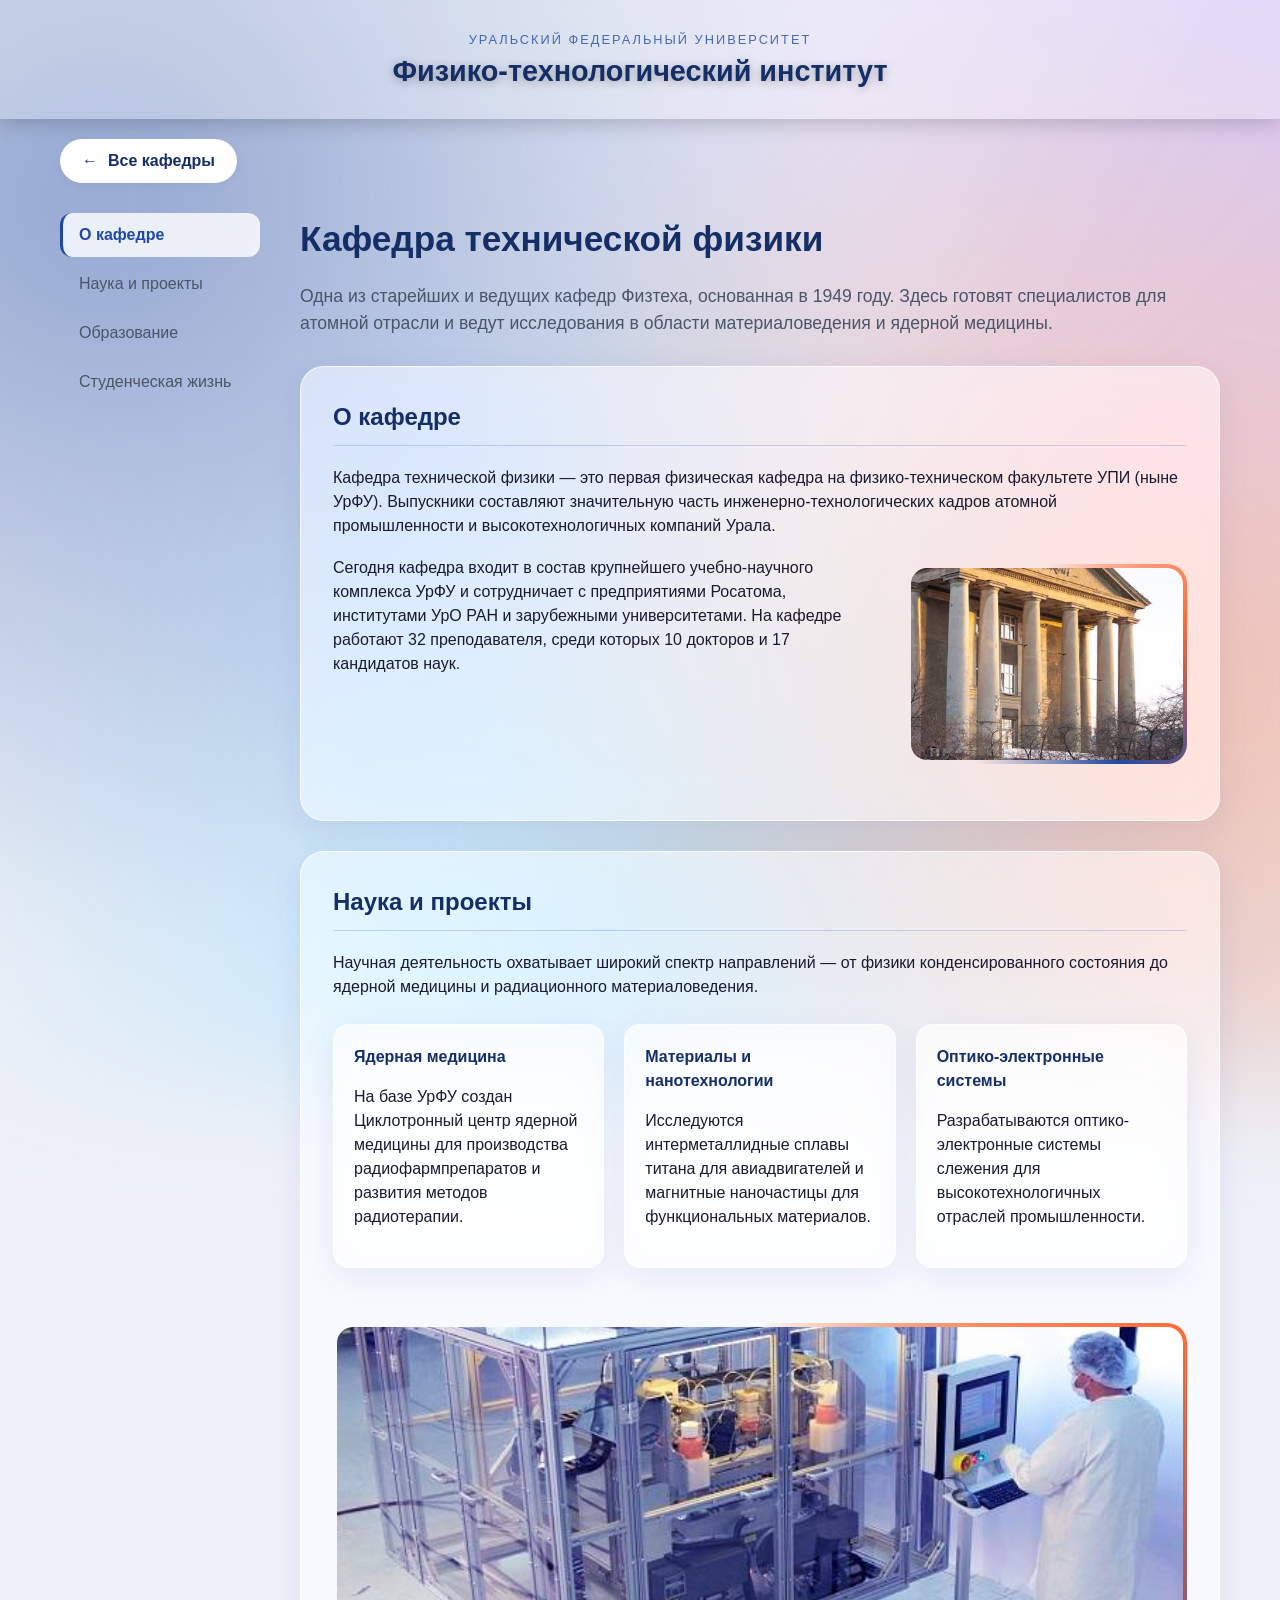
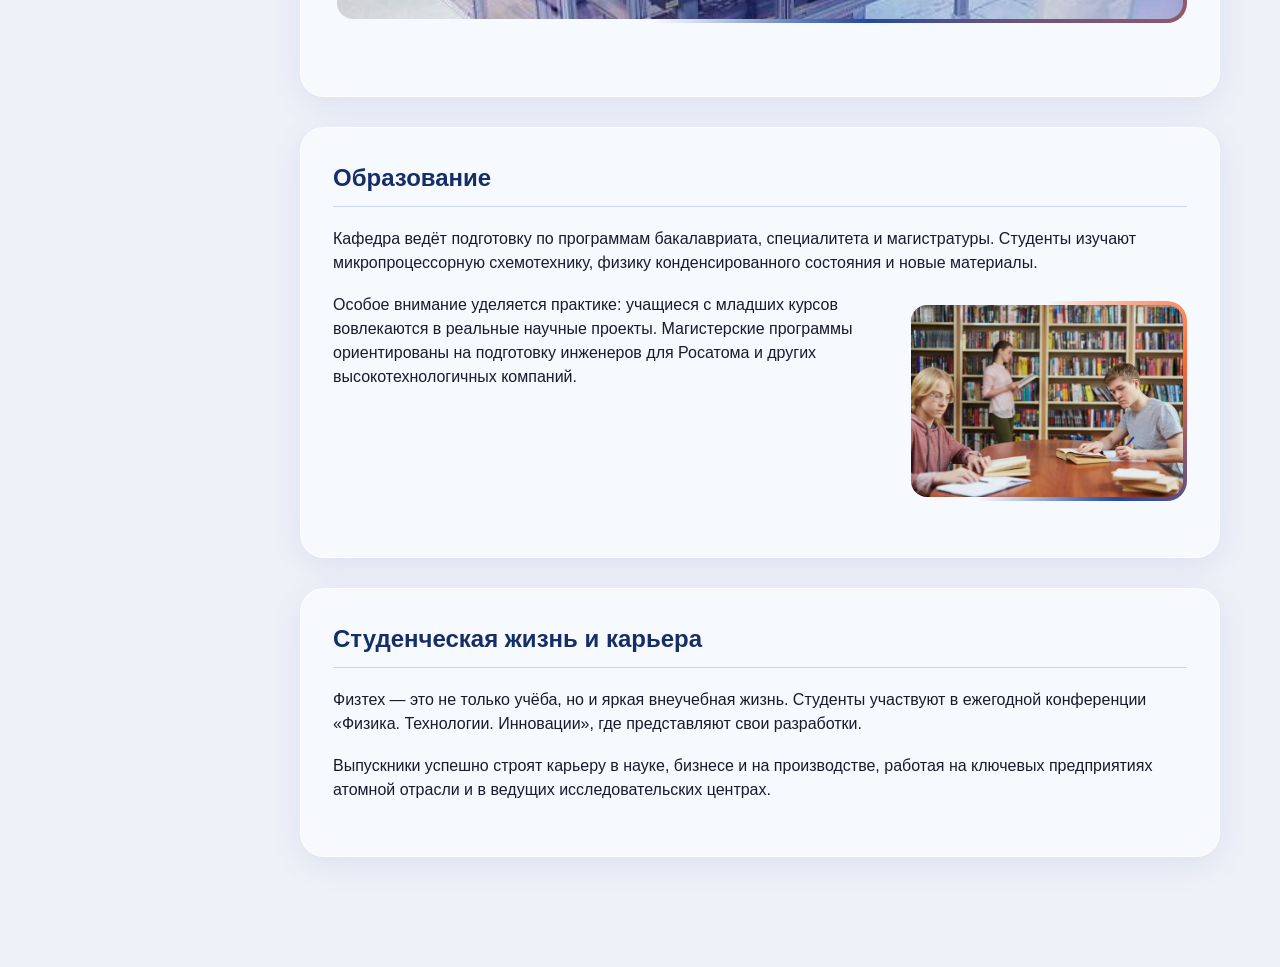
==== department.html @ a84ff54c "Add files via upload" ====
<!DOCTYPE html>
<html lang="ru">
<head>
    <meta charset="UTF-8">
    <meta name="viewport" content="width=device-width, initial-scale=1.0">
    <title>Кафедра технической физики — Физтех УрФУ</title>
    <link rel="stylesheet" href="style.css">
    <link rel="stylesheet" href="department.css">
</head>
<body class="dept-page-body">

    <!-- Анимированный фон (Aurora) -->
    <div class="aurora-bg" aria-hidden="true"></div>

    <header class="site-header site-header--compact">
        <div class="header-content">
            <p class="header-subtitle">Уральский федеральный университет</p>
            <h1>Физико-технологический институт</h1>
        </div>
    </header>

    <div class="top-nav-wrap">
        <a href="index.html" class="back-button">
            <span class="back-arrow">←</span> 
            <span>Все кафедры</span>
        </a>
    </div>

    <main class="dept-layout">
        <aside class="dept-sidebar">
            <nav class="sidebar-nav">
                <a href="#about" class="sidebar-link active">О кафедре</a>
                <a href="#science" class="sidebar-link">Наука и проекты</a>
                <a href="#education" class="sidebar-link">Образование</a>
                <a href="#career" class="sidebar-link">Студенческая жизнь</a>
            </nav>
        </aside>

        <article class="dept-main-content">
            
            <div class="dept-title-block reveal">
                <h2>Кафедра технической физики</h2>
                <p class="dept-subtitle">Одна из старейших и ведущих кафедр Физтеха, основанная в 1949 году. Здесь готовят специалистов для атомной отрасли и ведут исследования в области материаловедения и ядерной медицины.</p>
            </div>

            <!-- Секция 1: О кафедре (стеклянная карточка) -->
            <section id="about" class="content-section glass-card reveal">
                <h3>О кафедре</h3>
                <p>Кафедра технической физики — это первая физическая кафедра на физико-техническом факультете УПИ (ныне УрФУ). Выпускники составляют значительную часть инженерно-технологических кадров атомной промышленности и высокотехнологичных компаний Урала.</p>
                
                <!-- Фото с анимированной обводкой -->
                <div class="image-frame text-wrap-image">
                    <img src="images/building.jpg" alt="Здание Физтеха УрФУ" class="dept-image">
                </div>
                
                <p>Сегодня кафедра входит в состав крупнейшего учебно-научного комплекса УрФУ и сотрудничает с предприятиями Росатома, институтами УрО РАН и зарубежными университетами. На кафедре работают 32 преподавателя, среди которых 10 докторов и 17 кандидатов наук.</p>
            </section>

            <!-- Секция 2: Наука и проекты -->
            <section id="science" class="content-section glass-card reveal">
                <h3>Наука и проекты</h3>
                <p>Научная деятельность охватывает широкий спектр направлений — от физики конденсированного состояния до ядерной медицины и радиационного материаловедения.</p>
                
                <div class="science-grid">
                    <div class="science-card glass-card">
                        <h4>Ядерная медицина</h4>
                        <p>На базе УрФУ создан Циклотронный центр ядерной медицины для производства радиофармпрепаратов и развития методов радиотерапии.</p>
                    </div>
                    <div class="science-card glass-card">
                        <h4>Материалы и нанотехнологии</h4>
                        <p>Исследуются интерметаллидные сплавы титана для авиадвигателей и магнитные наночастицы для функциональных материалов.</p>
                    </div>
                    <div class="science-card glass-card">
                        <h4>Оптико-электронные системы</h4>
                        <p>Разрабатываются оптико-электронные системы слежения для высокотехнологичных отраслей промышленности.</p>
                    </div>
                </div>

                <div class="image-frame full-width-image">
                    <img src="images/lab.jpg" alt="Лабораторное оборудование кафедры" class="dept-image">
                </div>
            </section>

            <!-- Секция 3: Образование -->
            <section id="education" class="content-section glass-card reveal">
                <h3>Образование</h3>
                <p>Кафедра ведёт подготовку по программам бакалавриата, специалитета и магистратуры. Студенты изучают микропроцессорную схемотехнику, физику конденсированного состояния и новые материалы.</p>
                
                <div class="image-frame text-wrap-image">
                    <img src="images/students.jpg" alt="Студенты кафедры в лаборатории" class="dept-image">
                </div>
                
                <p>Особое внимание уделяется практике: учащиеся с младших курсов вовлекаются в реальные научные проекты. Магистерские программы ориентированы на подготовку инженеров для Росатома и других высокотехнологичных компаний.</p>
            </section>

            <!-- Секция 4: Студенческая жизнь и карьера -->
            <section id="career" class="content-section glass-card reveal">
                <h3>Студенческая жизнь и карьера</h3>
                <p>Физтех — это не только учёба, но и яркая внеучебная жизнь. Студенты участвуют в ежегодной конференции «Физика. Технологии. Инновации», где представляют свои разработки.</p>
                <p>Выпускники успешно строят карьеру в науке, бизнесе и на производстве, работая на ключевых предприятиях атомной отрасли и в ведущих исследовательских центрах.</p>
            </section>

        </article>
    </main>

    <script src="department.js"></script>
</body>
</html>
---- style.css ----
/* Базовые настройки */
:root {
    --urfu-blue: #2149A1;
    --urfu-dark-blue: #152e66;
    --urfu-light-blue: #e8edf7;
    --urfu-accent: #ff6b35; /* Тёплый акцент для деталей */
    --text-dark: #1a1a2e;
    --text-muted: #555;
    --card-bg: #ffffff;
    --shadow: 0 4px 15px rgba(0, 0, 0, 0.08);
}

* {
    box-sizing: border-box;
}

body {
    font-family: 'Segoe UI', Tahoma, Geneva, Verdana, sans-serif;
    background-color: #f0f2f8;
    color: var(--text-dark);
    margin: 0;
    padding: 0;
    line-height: 1.5;
}

/* ===== ШАПКА С ДИЗАЙНОМ ===== */
.site-header {
    position: relative;
    background: linear-gradient(135deg, var(--urfu-dark-blue) 0%, var(--urfu-blue) 70%, #2a5bc4 100%);
    color: white;
    padding: 50px 20px 45px;
    overflow: hidden; /* Скрываем всё, что выходит за границы */
    text-align: center;
    box-shadow: 0 4px 20px rgba(0, 0, 0, 0.2);
}

/* Контейнер для орбит */
.header-orbits {
    position: absolute;
    top: 50%;
    left: 50%;
    transform: translate(-50%, -50%);
    width: 500px;
    height: 500px;
    pointer-events: none; /* Не мешает кликам */
    opacity: 0.25;
}

/* Сами орбиты (эллипсы) */
.orbit {
    position: absolute;
    top: 50%;
    left: 50%;
    border: 2px solid rgba(255, 255, 255, 0.6);
    border-radius: 50%;
    transform: translate(-50%, -50%);
}

.orbit-1 {
    width: 300px;
    height: 120px;
    transform: translate(-50%, -50%) rotate(0deg);
    animation: spin 20s linear infinite;
}

.orbit-2 {
    width: 300px;
    height: 120px;
    transform: translate(-50%, -50%) rotate(60deg);
    animation: spin 25s linear infinite reverse;
}

.orbit-3 {
    width: 300px;
    height: 120px;
    transform: translate(-50%, -50%) rotate(120deg);
    animation: spin 30s linear infinite;
}

/* Ядро атома по центру */
.nucleus {
    position: absolute;
    top: 50%;
    left: 50%;
    width: 14px;
    height: 14px;
    background-color: var(--urfu-accent);
    border-radius: 50%;
    transform: translate(-50%, -50%);
    box-shadow: 0 0 15px 4px rgba(255, 107, 53, 0.6);
}

@keyframes spin {
    from { transform: translate(-50%, -50%) rotate(0deg); }
    to { transform: translate(-50%, -50%) rotate(360deg); }
}

/* Контент шапки поверх орбит */
.header-content {
    position: relative;
    z-index: 2;
}

.header-subtitle {
    text-transform: uppercase;
    letter-spacing: 3px;
    font-size: 0.85rem;
    opacity: 0.8;
    margin: 0 0 10px 0;
}

.site-header h1 {
    margin: 0;
    font-size: 2.4rem;
    font-weight: 700;
    line-height: 1.2;
    text-shadow: 0 2px 10px rgba(0, 0, 0, 0.3);
}

.header-description {
    margin: 15px 0 0 0;
    font-size: 1.1rem;
    opacity: 0.9;
}

/* ===== СПИСОК КАФЕДР ===== */
.department-list {
    display: flex;
    flex-direction: column;
    gap: 16px;
    max-width: 860px;
    margin: 40px auto 60px;
    padding: 0 20px;
}

/* Карточка кафедры (теперь это ссылка <a>) */
.department-card {
    display: block;
    text-decoration: none;
    color: inherit;
    background-color: var(--card-bg);
    padding: 22px 26px;
    border-radius: 12px;
    box-shadow: var(--shadow);
    border-left: 5px solid var(--urfu-blue);
    transition: transform 0.2s ease, box-shadow 0.2s ease, border-color 0.2s ease;
}

.department-card:hover {
    transform: translateY(-4px);
    box-shadow: 0 10px 25px rgba(0, 0, 0, 0.12);
    border-left-color: var(--urfu-accent);
}

.card-header {
    display: flex;
    justify-content: space-between;
    align-items: flex-start;
    gap: 15px;
    flex-wrap: wrap;
    margin-bottom: 8px;
}

.department-card h2 {
    margin: 0;
    font-size: 1.25rem;
    color: var(--urfu-dark-blue);
    line-height: 1.3;
}

.head {
    margin: 0 0 10px 0;
    font-size: 0.95rem;
    color: var(--text-muted);
}

/* Текст-заглушка */
.placeholder-text {
    margin: 0;
    font-size: 0.9rem;
    color: #999;
    font-style: italic;
}

/* Активная кафедра (Техническая физика) */
.active-department {
    border-left-color: var(--urfu-accent);
    background: linear-gradient(to right, #fffdfa, #ffffff);
}

.badge {
    background-color: var(--urfu-accent);
    color: white;
    font-size: 0.7rem;
    font-weight: 600;
    padding: 4px 10px;
    border-radius: 20px;
    text-transform: uppercase;
    letter-spacing: 0.5px;
    white-space: nowrap;
}

.hint {
    margin: 5px 0 0 0;
    font-size: 0.85rem;
    color: var(--urfu-blue);
    font-weight: 500;
}

/* Адаптивность для мобильных */
@media (max-width: 600px) {
    .site-header h1 {
        font-size: 1.6rem;
    }
    .header-orbits {
        width: 350px;
        height: 350px;
    }
    .orbit {
        width: 220px;
        height: 90px;
    }
    .department-card {
        padding: 18px;
    }
    .card-header {
        flex-direction: column;
        gap: 8px;
    }
}

/* ===== Стили для главной страницы ===== */

.main-header {
    padding: 40px 20px;
    text-align: center;
}

.urfu-logo {
    max-height: 70px;
    width: auto;
    margin-bottom: 15px;
    display: inline-block;
    /* Если логотип тёмный на прозрачном фоне — можно добавить лёгкую тень */
    filter: drop-shadow(0 2px 6px rgba(0,0,0,0.1));
}

.main-page-content {
    max-width: 1100px;
    margin: 0 auto 80px;
    padding: 0 20px;
    position: relative;
    z-index: 1;
}

.intro-section {
    padding: 35px 40px;
    margin-bottom: 40px;
    /* Наследует glass-card */
}

.intro-section h2 {
    margin-top: 0;
    color: var(--urfu-dark-blue);
    font-size: 1.8rem;
}

.intro-section p {
    font-size: 1.05rem;
    line-height: 1.7;
    color: var(--text-dark);
    margin-bottom: 15px;
}

.departments-grid-section h2 {
    color: var(--urfu-dark-blue);
    font-size: 1.8rem;
    margin-bottom: 25px;
    padding-left: 5px;
}

.departments-grid {
    display: grid;
    grid-template-columns: repeat(auto-fill, minmax(300px, 1fr));
    gap: 20px;
}

/* Карточка-ссылка на главной (отличается от старой .department-card) */
.departments-grid .department-card {
    display: flex;
    flex-direction: column;
    padding: 24px;
    background: var(--glass-bg);
    backdrop-filter: var(--glass-blur);
    -webkit-backdrop-filter: var(--glass-blur);
    border: 1px solid var(--glass-border);
    border-radius: 20px;
    text-decoration: none;
    color: inherit;
    transition: transform 0.25s ease, box-shadow 0.25s ease, border-color 0.25s ease;
    position: relative;
    overflow: hidden;
}

.departments-grid .department-card:hover {
    transform: translateY(-5px);
    box-shadow: 0 12px 30px rgba(31, 38, 135, 0.15);
    border-color: rgba(33, 73, 161, 0.3);
}

.departments-grid .department-card h3 {
    margin: 0 0 8px 0;
    font-size: 1.15rem;
    color: var(--urfu-dark-blue);
    line-height: 1.3;
}

.departments-grid .department-card .head {
    margin: 0 0 12px 0;
    font-size: 0.9rem;
    color: var(--text-muted);
}

.departments-grid .department-card .badge {
    margin-top: auto;
    align-self: flex-start;
}

/* Активная карточка (Техническая физика) */
.departments-grid .department-card.active-department {
    border-left: 4px solid var(--urfu-accent);
    background: linear-gradient(135deg, rgba(255,255,255,0.6), rgba(255,250,245,0.5));
}

/* Адаптивность для мобильных */
@media (max-width: 600px) {
    .intro-section {
        padding: 25px 20px;
    }
    .departments-grid {
        grid-template-columns: 1fr;
    }
    .main-header h1 {
        font-size: 1.5rem;
    }
}
---- department.css ----
/* ===== Переменные и базовые настройки ===== */
:root {
    --urfu-blue: #2149A1;
    --urfu-dark-blue: #152e66;
    --urfu-accent: #ff6b35;
    --text-dark: #1a1a2e;
    --text-muted: #4a5568;
    --glass-bg: rgba(255, 255, 255, 0.55);
    --glass-border: rgba(255, 255, 255, 0.7);
    --glass-blur: blur(20px) saturate(160%);
}

* { box-sizing: border-box; }

/* Убираем непрозрачный фон у body — он нужен только как fallback */
.dept-page-body {
    background: #eef1f8;
    position: relative;
}

/* Aurora-фон как псевдоэлемент body — он точно окажется НАД background-color */
.dept-page-body::before {
    content: "";
    position: fixed;
    inset: -20%;
    z-index: 0;                  /* выше фона body, но ниже контента */
    background:
        radial-gradient(circle at 20% 30%, rgba(33, 73, 161, 0.45) 0%, transparent 45%),
        radial-gradient(circle at 80% 70%, rgba(255, 107, 53, 0.35) 0%, transparent 45%),
        radial-gradient(circle at 50% 90%, rgba(80, 200, 255, 0.35) 0%, transparent 50%),
        radial-gradient(circle at 90% 10%, rgba(150, 100, 255, 0.3) 0%, transparent 40%);
    animation: aurora-drift 18s ease-in-out infinite alternate;
    filter: blur(60px);
    pointer-events: none;
}

/* Весь контент должен быть выше aurora */
.dept-page-body > header,
.dept-page-body > .top-nav-wrap,
.dept-page-body > .dept-layout {
    position: relative;
    z-index: 1;
}

/* А сам div .aurora-bg из HTML больше не нужен — можно оставить, он не помешает,
   но лучше скрыть, чтобы не тратить ресурсы: */
.aurora-bg { display: none; }

@keyframes aurora-drift {
    0% { transform: scale(1) translate(0, 0); }
    50% { transform: scale(1.1) translate(-2%, 2%); }
    100% { transform: scale(1) translate(2%, -1%); }
}

/* ===== 2. Стеклянные карточки (Glassmorphism) ===== */
.glass-card {
    background: var(--glass-bg);
    backdrop-filter: var(--glass-blur);
    -webkit-backdrop-filter: var(--glass-blur);
    border: 1px solid var(--glass-border);
    border-radius: 24px;
    box-shadow: 0 8px 32px rgba(31, 38, 135, 0.08);
}

/* ===== 3. Анимированная обводка для фото ===== */
@property --border-angle {
    syntax: '<angle>';
    initial-value: 0deg;
    inherits: false;
}

.image-frame {
    position: relative;
    display: inline-block;
    border-radius: 20px;
    padding: 4px; /* толщина обводки */
    background: conic-gradient(
        from var(--border-angle),
        transparent 0%,
        var(--urfu-accent) 20%,
        var(--urfu-blue) 40%,
        transparent 60%
    );
    animation: rotate-border 4s linear infinite;
}

@keyframes rotate-border {
    to { --border-angle: 360deg; }
}

.image-frame .dept-image {
    display: block;
    width: 100%;
    height: 100%;
    object-fit: cover;
    border-radius: 16px; /* внутреннее скругление */
    background: #fff;
}

.text-wrap-image {
    float: right;
    width: 280px;
    height: 200px;
    margin: 8px 0 20px 30px; /* было 0 0 20px 30px */
}
.full-width-image {
    width: 100%;
    height: 300px;
    margin: 30px 0;
}

/* ===== 4. Анимация появления текста по словам ===== */
.word {
    display: inline-block;
    opacity: 0;
    transform: translateY(20px);
    transition: opacity 0.5s ease, transform 0.5s ease;
}

.reveal.visible .word {
    opacity: 1;
    transform: translateY(0);
}

/* Задержка для каскадного эффекта (задается через JS) */
.word:nth-child(1) { transition-delay: 0s; }
.word:nth-child(2) { transition-delay: 0.05s; }
/* ... остальные задержки генерируются в JS */

/* ===== Остальные стили (шапка, сайдбар, сетка) ===== */
.site-header--compact { padding: 30px 20px; text-align: center; background: rgba(255,255,255,0.3); backdrop-filter: blur(10px); }
.site-header--compact h1 { font-size: 1.8rem; margin: 0; color: var(--urfu-dark-blue); }
.header-subtitle { text-transform: uppercase; letter-spacing: 2px; font-size: 0.8rem; color: var(--urfu-blue); margin-bottom: 5px; }

.top-nav-wrap { max-width: 1200px; margin: 20px auto 0; padding: 0 20px; }
.back-button { display: inline-flex; align-items: center; gap: 10px; padding: 10px 22px; background: white; color: var(--urfu-dark-blue); text-decoration: none; font-weight: 600; border-radius: 50px; box-shadow: 0 2px 10px rgba(0,0,0,0.05); transition: all 0.25s; }
.back-button:hover { background: var(--urfu-blue); color: white; transform: translateX(-4px); }

.dept-layout { display: flex; max-width: 1200px; margin: 30px auto 80px; padding: 0 20px; gap: 40px; align-items: flex-start; }
.dept-sidebar { flex: 0 0 200px; position: sticky; top: 30px; }
.sidebar-nav { display: flex; flex-direction: column; gap: 5px; }
.sidebar-link { padding: 10px 16px; color: var(--text-muted); text-decoration: none; border-radius: 12px; border-left: 3px solid transparent; transition: all 0.2s; }
.sidebar-link:hover { background: rgba(255,255,255,0.5); }
.sidebar-link.active { background: rgba(255,255,255,0.8); color: var(--urfu-blue); border-left-color: var(--urfu-blue); font-weight: 600; }

.dept-main-content { flex: 1; min-width: 0; }
.dept-title-block h2 { font-size: 2.2rem; color: var(--urfu-dark-blue); margin: 0 0 10px; }
.dept-subtitle { font-size: 1.1rem; color: var(--text-muted); margin-bottom: 30px; }

.content-section {
    padding: 32px 32px 36px;   /* чуть больше воздуха, особенно снизу */
    margin-bottom: 30px;
    scroll-margin-top: 30px;
    overflow: hidden;          /* ← ключевая строка: секция теперь оборачивает float */
}
.content-section h3 { font-size: 1.5rem; color: var(--urfu-dark-blue); margin: 0 0 20px; padding-bottom: 10px; border-bottom: 1px solid rgba(33,73,161,0.2); }
.content-section p { margin-bottom: 18px; }

.science-grid { display: grid; grid-template-columns: repeat(auto-fit, minmax(220px, 1fr)); gap: 20px; margin: 25px 0; }
.science-card { padding: 20px; border-radius: 16px; }
.science-card h4 { margin: 0 0 10px; color: var(--urfu-dark-blue); }

/* Адаптивность */
@media (max-width: 900px) {
    .dept-layout { flex-direction: column; }
    .dept-sidebar { position: static; width: 100%; }
    .sidebar-nav { flex-direction: row; flex-wrap: wrap; }
    .text-wrap-image { float: none; width: 100%; margin: 0 0 20px 0; }
}
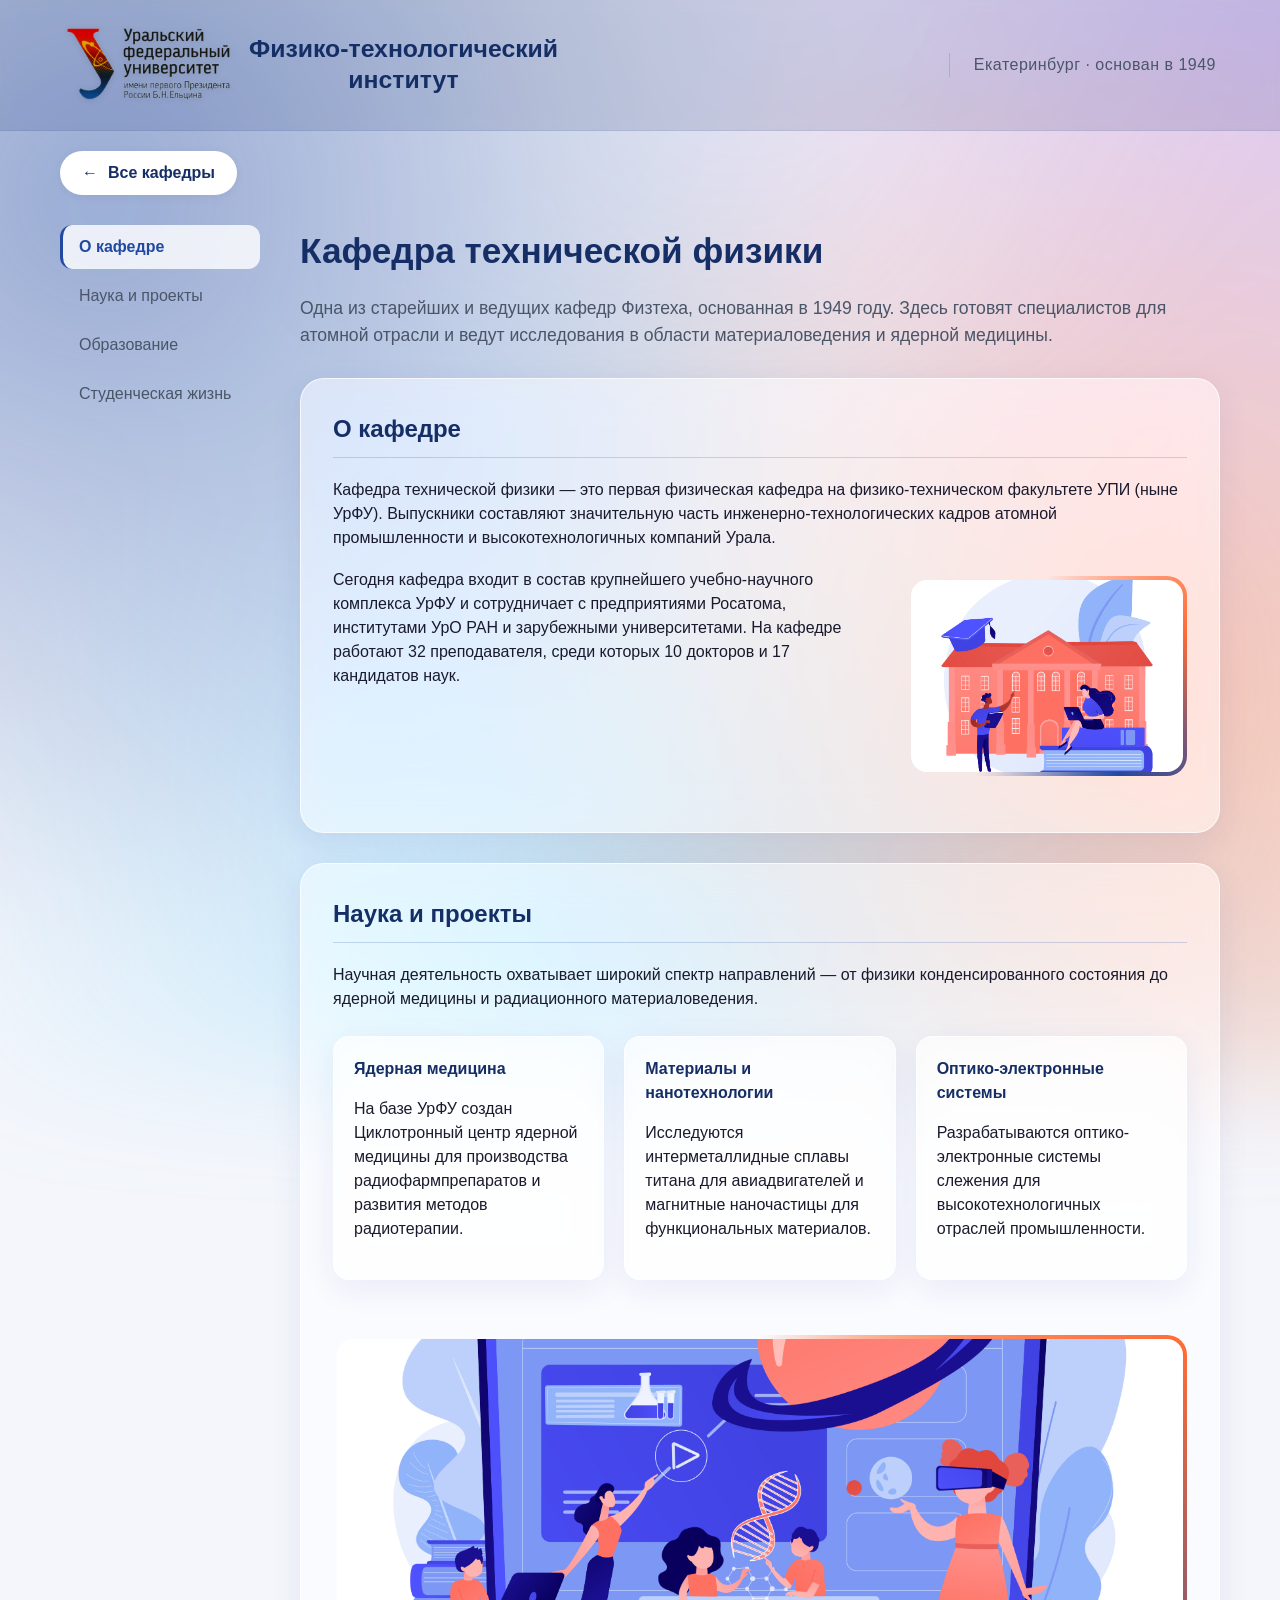
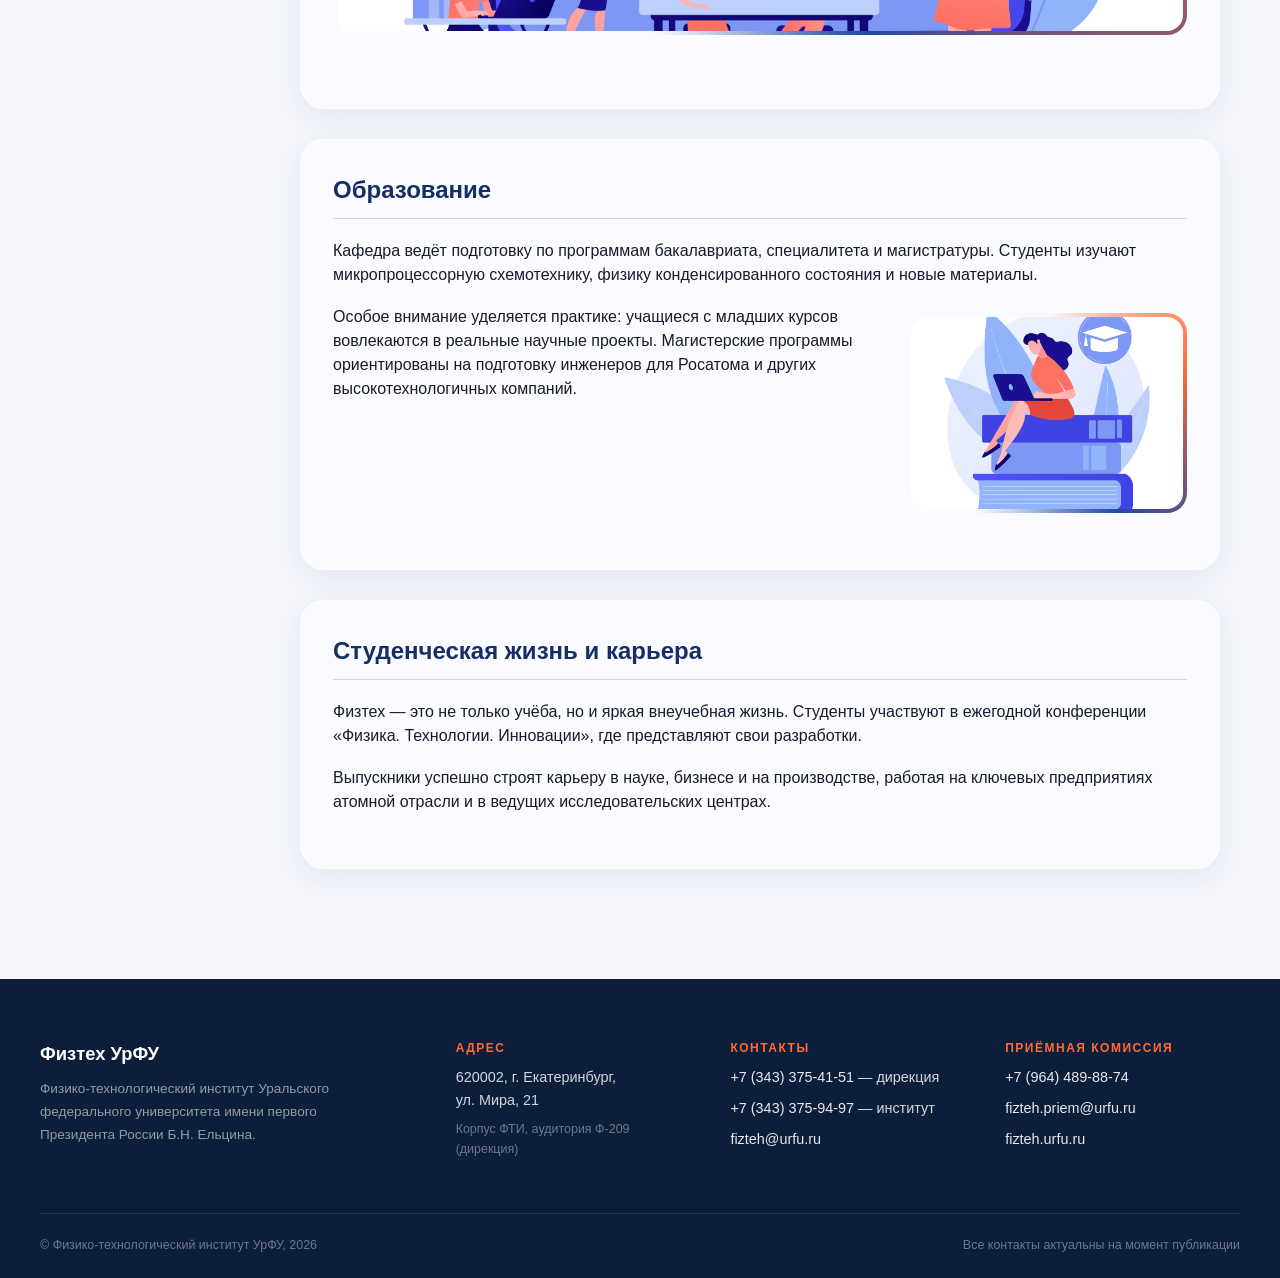
==== commit 6d4d771d: "Add files via upload" ====
--- a/department.html
+++ b/department.html
@@ -12,10 +12,16 @@
     <!-- Анимированный фон (Aurora) -->
     <div class="aurora-bg" aria-hidden="true"></div>
 
-    <header class="site-header site-header--compact">
-        <div class="header-content">
-            <p class="header-subtitle">Уральский федеральный университет</p>
-            <h1>Физико-технологический институт</h1>
+    <header class="main-header">
+        <div class="header-inner">
+            <a href="index.html" class="header-brand">
+                <img src="images/logo.png" alt="Логотип УрФУ" class="urfu-logo">
+                <div class="brand-text">
+                    <span class="brand-institute">Физико-технологический</span>
+                    <span class="brand-institute">институт</span>
+                </div>
+            </a>
+            <div class="header-meta">Екатеринбург · основан в 1949</div>
         </div>
     </header>
 
@@ -102,6 +108,36 @@
 
         </article>
     </main>
+    <!-- ПОДВАЛ С КОНТАКТАМИ -->
+    <footer class="site-footer">
+        <div class="footer-inner">
+            <div class="footer-col footer-col--brand">
+                <p class="footer-title">Физтех УрФУ</p>
+                <p class="footer-desc">Физико-технологический институт Уральского федерального университета имени первого Президента России Б.Н. Ельцина.</p>
+            </div>
+            <div class="footer-col">
+                <p class="footer-heading">Адрес</p>
+                <p>620002, г. Екатеринбург,<br>ул. Мира, 21</p>
+                <p class="footer-note">Корпус ФТИ, аудитория Ф-209 (дирекция)</p>
+            </div>
+            <div class="footer-col">
+                <p class="footer-heading">Контакты</p>
+                <p><a href="tel:+73433754151">+7 (343) 375-41-51</a> — дирекция</p>
+                <p><a href="tel:+73433759497">+7 (343) 375-94-97</a> — институт</p>
+                <p><a href="mailto:fizteh@urfu.ru">fizteh@urfu.ru</a></p>
+            </div>
+            <div class="footer-col">
+                <p class="footer-heading">Приёмная комиссия</p>
+                <p><a href="tel:+79644898874">+7 (964) 489-88-74</a></p>
+                <p><a href="mailto:fizteh.priem@urfu.ru">fizteh.priem@urfu.ru</a></p>
+                <p><a href="https://fizteh.urfu.ru" target="_blank" rel="noopener">fizteh.urfu.ru</a></p>
+            </div>
+        </div>
+        <div class="footer-bottom">
+            <span>© Физико-технологический институт УрФУ, 2026</span>
+            <span>Все контакты актуальны на момент публикации</span>
+        </div>
+    </footer>
 
     <script src="department.js"></script>
 </body>
--- a/department.css
+++ b/department.css
@@ -14,8 +14,9 @@
 
 /* Убираем непрозрачный фон у body — он нужен только как fallback */
 .dept-page-body {
-    background: #eef1f8;
-    position: relative;
+    background: #dde6f5;          /* заметный голубоватый, точно не белый */
+    position: relative;
+    isolation: isolate;           /* создаёт стек-контекст, чтобы z-index работал предсказуемо */
 }
 
 /* Aurora-фон как псевдоэлемент body — он точно окажется НАД background-color */
@@ -166,4 +167,454 @@
     .dept-sidebar { position: static; width: 100%; }
     .sidebar-nav { flex-direction: row; flex-wrap: wrap; }
     .text-wrap-image { float: none; width: 100%; margin: 0 0 20px 0; }
-}+}
+
+/* ============================================ */
+/* ===== ГЛАВНАЯ: HERO-БЛОК С CANVAS ===== */
+/* ============================================ */
+
+.main-page-content {
+    margin-top: 50px; /* больше воздуха от шапки */
+}
+
+.hero-section {
+    position: relative;
+    overflow: hidden;
+    border-radius: 28px;
+    padding: 80px 40px 90px;
+    margin: 0 0 60px 0;
+    background: linear-gradient(135deg, #0d1e4a 0%, #152e66 35%, #2149A1 75%, #2a5bc4 100%);
+    color: white;
+    min-height: 480px;
+    box-shadow: 0 25px 70px rgba(21, 46, 102, 0.35);
+    display: flex;
+    align-items: center;
+    justify-content: center;
+}
+
+.hero-canvas {
+    position: absolute;
+    inset: 0;
+    width: 100%;
+    height: 100%;
+    pointer-events: none;
+    z-index: 1;
+}
+
+.hero-content {
+    position: relative;
+    z-index: 2;
+    max-width: 760px;
+    margin: 0 auto;
+    text-align: center;
+}
+
+.hero-title {
+    color: white;
+    font-size: 2.4rem;
+    font-weight: 700;
+    margin: 0 0 30px 0;
+    letter-spacing: 1px;
+    text-shadow: 0 4px 20px rgba(0, 0, 0, 0.35);
+}
+
+.hero-text {
+    font-size: 1.12rem;
+    line-height: 1.75;
+    color: rgba(255, 255, 255, 0.92);
+    margin: 0 0 18px 0;
+}
+
+/* Появление по буквам (заголовок) */
+.letter {
+    display: inline-block;
+    opacity: 0;
+    transform: translateY(-15px);
+    transition: opacity 0.5s ease, transform 0.5s ease;
+}
+
+.reveal.visible .letter {
+    opacity: 1;
+    transform: translateY(0);
+}
+
+/* Появление по словам (текст) */
+.hero-text .word {
+    display: inline-block;
+    opacity: 0;
+    transform: translateY(15px);
+    transition: opacity 0.55s ease, transform 0.55s ease;
+    color: inherit;
+}
+
+.reveal.visible .hero-text .word {
+    opacity: 1;
+    transform: translateY(0);
+}
+
+/* Индикатор скролла */
+.scroll-hint {
+    position: absolute;
+    bottom: 22px;
+    left: 50%;
+    transform: translateX(-50%);
+    color: rgba(255, 255, 255, 0.75);
+    font-size: 1.6rem;
+    z-index: 3;
+    animation: scroll-bounce 2s ease-in-out infinite;
+    pointer-events: none;
+}
+
+@keyframes scroll-bounce {
+    0%, 100% { transform: translateX(-50%) translateY(0); opacity: 0.75; }
+    50% { transform: translateX(-50%) translateY(10px); opacity: 1; }
+}
+
+/* ============================================ */
+/* ===== ГЛАВНАЯ: СИЛЬНЫЙ HOVER НА КАРТОЧКАХ ===== */
+/* ============================================ */
+
+/* Переопределяем hover (идёт позже — побеждает) */
+.departments-grid .department-card {
+    position: relative;
+    overflow: hidden;
+    transition: transform 0.45s cubic-bezier(0.2, 0.8, 0.2, 1),
+                box-shadow 0.45s ease,
+                border-color 0.45s ease,
+                background 0.45s ease;
+    will-change: transform;
+}
+
+.departments-grid .department-card:hover {
+    transform: translateY(-12px) scale(1.025);
+    box-shadow: 
+        0 22px 50px rgba(33, 73, 161, 0.35),
+        0 0 40px rgba(255, 107, 53, 0.18);
+    border-color: rgba(33, 73, 161, 0.55);
+    background: linear-gradient(135deg, rgba(255, 255, 255, 0.85), rgba(232, 237, 247, 0.75));
+}
+
+/* Пробегающий блик */
+.departments-grid .department-card::before {
+    content: "";
+    position: absolute;
+    top: 0;
+    left: -120%;
+    width: 80%;
+    height: 100%;
+    background: linear-gradient(100deg,
+        transparent 0%,
+        rgba(255, 255, 255, 0.45) 50%,
+        transparent 100%);
+    transform: skewX(-20deg);
+    transition: left 0.7s cubic-bezier(0.4, 0, 0.2, 1);
+    pointer-events: none;
+    z-index: 1;
+}
+
+.departments-grid .department-card:hover::before {
+    left: 120%;
+}
+
+/* Стрелка, появляющаяся на hover */
+.departments-grid .department-card::after {
+    content: "→";
+    position: absolute;
+    bottom: 18px;
+    right: 22px;
+    font-size: 1.4rem;
+    font-weight: 600;
+    color: var(--urfu-blue);
+    opacity: 0;
+    transform: translateX(-12px);
+    transition: opacity 0.35s ease, transform 0.35s ease;
+    z-index: 2;
+}
+
+.departments-grid .department-card:hover::after {
+    opacity: 1;
+    transform: translateX(0);
+}
+
+/* Небольшой сдвиг заголовка при hover */
+.departments-grid .department-card h3 {
+    transition: transform 0.4s ease, color 0.4s ease;
+}
+
+.departments-grid .department-card:hover h3 {
+    transform: translateX(4px);
+    color: var(--urfu-blue);
+}
+
+/* Бейдж и подписи — на переднем плане */
+.departments-grid .department-card .badge,
+.departments-grid .department-card .head,
+.departments-grid .department-card .placeholder-text {
+    position: relative;
+    z-index: 2;
+}
+
+/* ============================================ */
+/* ===== ПУЛЬСИРУЮЩЕЕ ПОДЧЁРКИВАНИЕ У ЗАГОЛОВКА ===== */
+/* ============================================ */
+
+.departments-grid-section h2 {
+    position: relative;
+    display: inline-block;
+}
+
+.departments-grid-section h2::after {
+    content: "";
+    position: absolute;
+    bottom: -10px;
+    left: 0;
+    height: 3px;
+    border-radius: 2px;
+    background: linear-gradient(90deg, var(--urfu-blue), var(--urfu-accent));
+    animation: underline-pulse 3.5s ease-in-out infinite;
+}
+
+@keyframes underline-pulse {
+    0%, 100% { width: 80px; opacity: 0.8; }
+    50%      { width: 140px; opacity: 1; }
+}
+
+/* Адаптивность hero */
+@media (max-width: 700px) {
+    .hero-section {
+        padding: 55px 22px 70px;
+        min-height: 380px;
+        border-radius: 20px;
+    }
+    .hero-title {
+        font-size: 1.8rem;
+        margin-bottom: 22px;
+    }
+    .hero-text {
+        font-size: 1rem;
+    }
+    .departments-grid .department-card:hover {
+        transform: translateY(-6px) scale(1.01);
+    }
+}
+
+/* ============================================ */
+/* ===== НОВЫЙ ФОН: АНИМИРОВАННАЯ СЕТКА ===== */
+/* ============================================ */
+
+.dept-page-body {
+    background: #f4f6fb;
+}
+
+/* Фоновая canvas-сетка на всю страницу */
+.bg-canvas {
+    position: fixed;
+    inset: 0;
+    width: 100%;
+    height: 100%;
+    z-index: 1;                   /* выше градиента */
+    pointer-events: none;
+    opacity: 1;                   /* было 0.6 */
+}
+
+/* Мягкий градиентный слой поверх canvas, но под контентом */
+.bg-gradient {
+    position: fixed;
+    inset: -15%;                  /* вылезаем за края, чтобы при размытии не было видно границ */
+    z-index: 0;
+    pointer-events: none;
+    background:
+        radial-gradient(circle at 15% 20%, rgba(33, 73, 161, 0.45) 0%, transparent 42%),
+        radial-gradient(circle at 82% 18%, rgba(130, 90, 255, 0.35) 0%, transparent 42%),
+        radial-gradient(circle at 22% 82%, rgba(255, 100, 50, 0.30) 0%, transparent 42%),
+        radial-gradient(circle at 85% 85%, rgba(60, 180, 255, 0.38) 0%, transparent 42%),
+        linear-gradient(180deg, #e8edf9 0%, #d9e3f5 100%);
+    animation: meshFloat 28s ease-in-out infinite alternate;
+    filter: blur(28px) saturate(140%);
+}
+
+@keyframes meshFloat {
+    0%   { transform: scale(1.02) translate(0, 0)      rotate(0deg);   }
+    50%  { transform: scale(1.12) translate(-2%, 2%)   rotate(3deg);   }
+    100% { transform: scale(1.06) translate(2%, -1%)   rotate(-2deg);  }
+}
+
+/* Контент выше фона */
+.main-header,
+.main-page-content,
+.site-footer {
+    position: relative;
+    z-index: 2;
+}
+
+/* Скрываем старый aurora-блок, если он остался в HTML */
+.aurora-bg { display: none; }
+
+/* ============================================ */
+/* ===== НОВАЯ ШАПКА (ИНТЕГРИРОВАНА В ФОН) ===== */
+/* ============================================ */
+
+.main-header {
+    background: rgba(13, 30, 74, 0.13);
+    backdrop-filter: blur(6px) saturate(115%);
+    -webkit-backdrop-filter: blur(6px) saturate(115%);
+    border-bottom: 1px solid rgba(33, 73, 161, 0.10);
+    box-shadow: none;
+    padding: 0;
+    position: sticky;
+    top: 0;
+    z-index: 50;
+}
+
+.header-inner {
+    max-width: 1200px;
+    margin: 0 auto;
+    padding: 10px 24px;      /* было 20px */
+    display: flex;
+    align-items: center;
+    justify-content: space-between;
+    gap: 24px;
+    min-height: 110px;       /* задаёт высоту затемнённой полосы */
+}
+
+.header-brand {
+    display: flex;
+    align-items: center;
+    gap: 16px;
+    text-decoration: none;
+    color: inherit;
+}
+
+.urfu-logo {
+    max-height: 95px;
+    width: auto;
+    display: block;
+    filter: drop-shadow(0 1px 3px rgba(0, 0, 0, 0.10));
+    background: none;      /* на всякий случай */
+    border: none;
+}
+.brand-text {
+    display: flex;
+    flex-direction: column;
+    line-height: 1.2;
+    gap: 2px;
+}
+.brand-institute {
+    font-size: 1.55rem;
+    font-weight: 600;
+    color: var(--urfu-dark-blue);
+    line-height: 1.15;
+    display: block;
+}
+
+.header-meta {
+    font-size: 1rem;
+    color: var(--text-muted);
+    letter-spacing: 0.5px;
+    white-space: nowrap;
+    border-left: 1px solid rgba(33, 73, 161, 0.18);
+    padding-left: 24px;
+}
+
+/* Компенсируем sticky-шапку при скролле к якорям */
+html { scroll-padding-top: 90px; }
+
+/* ============================================ */
+/* ===== ПОДВАЛ (ФУТЕР) ===== */
+/* ============================================ */
+
+.site-footer {
+    background: #0d1e3a;
+    color: rgba(255, 255, 255, 0.82);
+    margin-top: 80px;
+    padding: 60px 24px 0;
+    font-size: 0.9rem;
+    line-height: 1.6;
+}
+
+.footer-inner {
+    max-width: 1200px;
+    margin: 0 auto;
+    display: grid;
+    grid-template-columns: 1.6fr 1fr 1fr 1fr;
+    gap: 40px;
+    padding-bottom: 45px;
+}
+
+.footer-title {
+    font-size: 1.15rem;
+    font-weight: 700;
+    color: #fff;
+    margin: 0 0 10px 0;
+}
+
+.footer-desc {
+    margin: 0;
+    color: rgba(255, 255, 255, 0.55);
+    font-size: 0.85rem;
+    line-height: 1.7;
+    max-width: 320px;
+}
+
+.footer-heading {
+    font-size: 0.75rem;
+    font-weight: 700;
+    letter-spacing: 1.5px;
+    text-transform: uppercase;
+    color: var(--urfu-accent);
+    margin: 0 0 14px 0;
+}
+
+.footer-col p {
+    margin: 0 0 8px 0;
+}
+
+.footer-col a {
+    color: rgba(255, 255, 255, 0.9);
+    text-decoration: none;
+    transition: color 0.2s;
+    border-bottom: 1px solid transparent;
+}
+
+.footer-col a:hover {
+    color: var(--urfu-accent);
+    border-bottom-color: var(--urfu-accent);
+}
+
+.footer-note {
+    font-size: 0.78rem;
+    color: rgba(255, 255, 255, 0.4);
+    margin-top: 6px !important;
+}
+
+.footer-bottom {
+    max-width: 1200px;
+    margin: 0 auto;
+    padding: 22px 0;
+    border-top: 1px solid rgba(255, 255, 255, 0.1);
+    display: flex;
+    justify-content: space-between;
+    flex-wrap: wrap;
+    gap: 12px;
+    font-size: 0.78rem;
+    color: rgba(255, 255, 255, 0.4);
+}
+
+/* ============================================ */
+/* ===== АДАПТИВНОСТЬ ДЛЯ НОВЫХ БЛОКОВ ===== */
+/* ============================================ */
+
+@media (max-width: 900px) {
+    .footer-inner {
+        grid-template-columns: 1fr 1fr;
+        gap: 30px;
+    }
+}
+
+@media (max-width: 600px) {
+    .brand-institute {
+        font-size: 1.0rem;
+        white-space: normal;
+    }
+}
+
